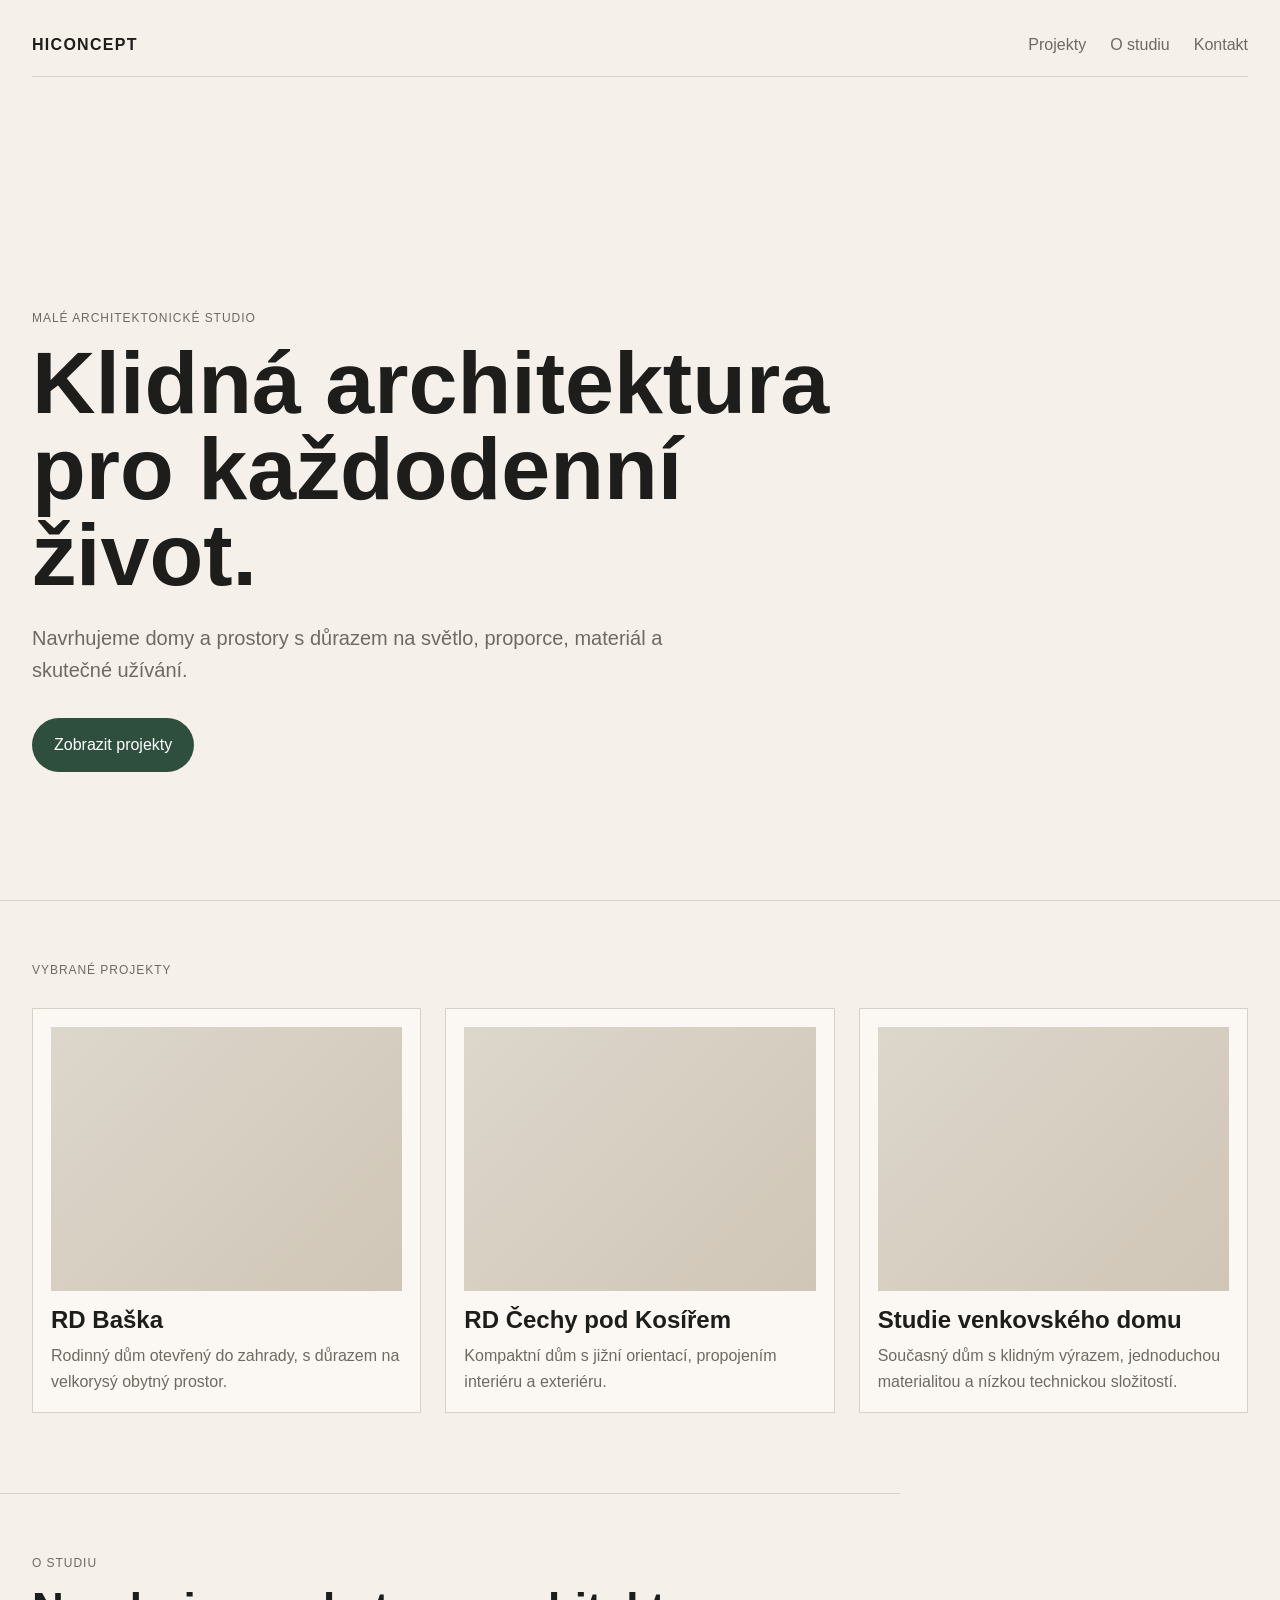
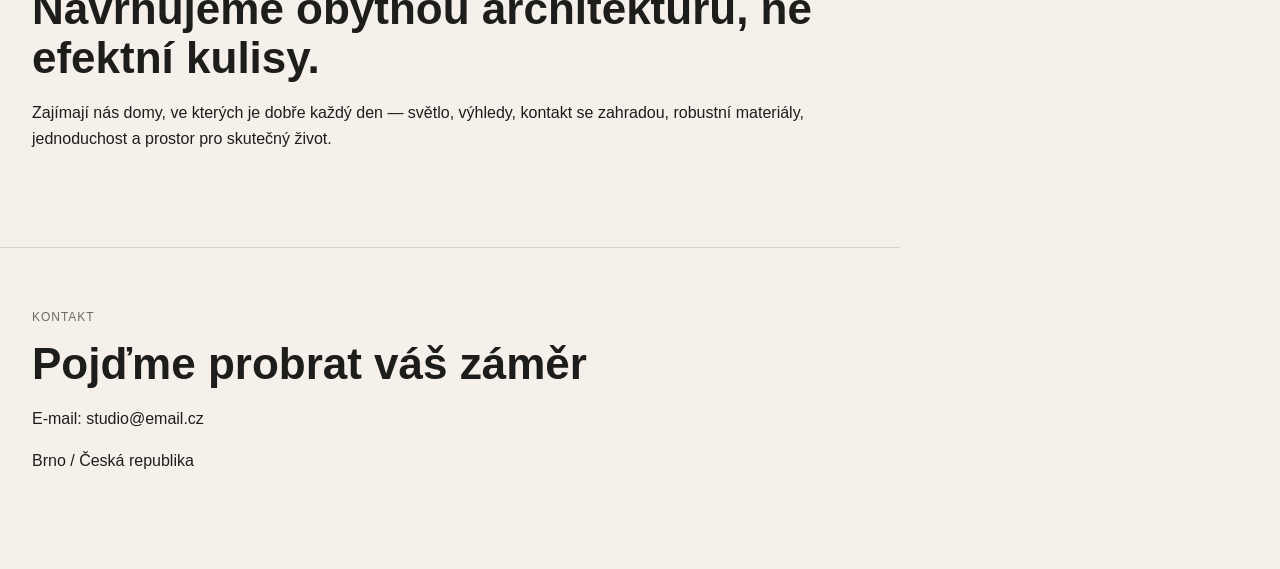
==== index.html @ 72c481c4 "rename home na index" ====
<!DOCTYPE html>
<html lang="cs">
<head>
  <meta charset="UTF-8" />
  <meta name="viewport" content="width=device-width, initial-scale=1.0" />
  <title>Hiconcept – architektura</title>
  <meta name="description" content="Malé architektonické studio zaměřené na rodinné domy a klidnou, obytnou architekturu." />
  <link rel="stylesheet" href="style.css" />
</head>
<body>
  <header class="hero">
    <nav class="nav">
      <div class="logo">HICONCEPT</div>
      <div class="menu">
        <a href="#projekty">Projekty</a>
        <a href="#o-studiu">O studiu</a>
        <a href="#kontakt">Kontakt</a>
      </div>
    </nav>

    <div class="hero-content">
      <p class="eyebrow">Malé architektonické studio</p>
      <h1>Klidná architektura pro každodenní život.</h1>
      <p class="intro">
        Navrhujeme domy a prostory s důrazem na světlo, proporce, materiál a skutečné užívání.
      </p>
      <a class="button" href="#projekty">Zobrazit projekty</a>
    </div>
  </header>

  <main>
    <section id="projekty" class="section">
      <p class="section-label">Vybrané projekty</p>
      <div class="projects">
        <article class="card">
          <div class="image-placeholder"></div>
          <h2>RD Baška</h2>
          <p>Rodinný dům otevřený do zahrady, s důrazem na velkorysý obytný prostor.</p>
        </article>

        <article class="card">
          <div class="image-placeholder"></div>
          <h2>RD Čechy pod Kosířem</h2>
          <p>Kompaktní dům s jižní orientací, propojením interiéru a exteriéru.</p>
        </article>

        <article class="card">
          <div class="image-placeholder"></div>
          <h2>Studie venkovského domu</h2>
          <p>Současný dům s klidným výrazem, jednoduchou materialitou a nízkou technickou složitostí.</p>
        </article>
      </div>
    </section>

    <section id="o-studiu" class="section section-narrow">
      <p class="section-label">O studiu</p>
      <h2>Navrhujeme obytnou architekturu, ne efektní kulisy.</h2>
      <p>
        Zajímají nás domy, ve kterých je dobře každý den — světlo, výhledy, kontakt se zahradou,
        robustní materiály, jednoduchost a prostor pro skutečný život.
      </p>
    </section>

    <section id="kontakt" class="section section-narrow">
      <p class="section-label">Kontakt</p>
      <h2>Pojďme probrat váš záměr</h2>
      <p>E-mail: studio@email.cz</p>
      <p>Brno / Česká republika</p>
    </section>
  </main>
</body>
</html>
---- style.css ----
:root {
  --bg: #f5f1ea;
  --text: #1d1d1b;
  --muted: #6e6a63;
  --line: #d8d1c7;
  --card: #fbf8f3;
  --accent: #2f4f3e;
}

* {
  box-sizing: border-box;
}

html {
  scroll-behavior: smooth;
}

body {
  margin: 0;
  font-family: Arial, Helvetica, sans-serif;
  color: var(--text);
  background: var(--bg);
  line-height: 1.6;
}

a {
  color: inherit;
  text-decoration: none;
}

.hero {
  min-height: 100vh;
  padding: 32px;
  display: flex;
  flex-direction: column;
  justify-content: space-between;
}

.nav {
  display: flex;
  justify-content: space-between;
  align-items: center;
  gap: 24px;
  border-bottom: 1px solid var(--line);
  padding-bottom: 18px;
}

.logo {
  font-weight: 700;
  letter-spacing: 0.08em;
}

.menu {
  display: flex;
  gap: 24px;
  color: var(--muted);
}

.hero-content {
  max-width: 820px;
  padding: 72px 0 96px;
}

.eyebrow,
.section-label {
  text-transform: uppercase;
  letter-spacing: 0.08em;
  font-size: 12px;
  color: var(--muted);
}

h1 {
  font-size: clamp(44px, 8vw, 88px);
  line-height: 0.98;
  margin: 12px 0 24px;
  max-width: 900px;
}

h2 {
  font-size: clamp(28px, 4vw, 44px);
  line-height: 1.1;
  margin: 12px 0 18px;
}

.intro {
  font-size: 20px;
  max-width: 650px;
  color: var(--muted);
  margin-bottom: 32px;
}

.button {
  display: inline-block;
  padding: 14px 22px;
  background: var(--accent);
  color: white;
  border-radius: 999px;
}

.section {
  padding: 48px 32px 80px;
  border-top: 1px solid var(--line);
}

.section-narrow {
  max-width: 900px;
}

.projects {
  display: grid;
  grid-template-columns: repeat(3, 1fr);
  gap: 24px;
  margin-top: 28px;
}

.card {
  background: var(--card);
  border: 1px solid var(--line);
  padding: 18px;
}

.image-placeholder {
  aspect-ratio: 4 / 3;
  background: linear-gradient(135deg, #ddd6cb, #cfc6b7);
  margin-bottom: 16px;
}

.card h2 {
  font-size: 24px;
  margin-bottom: 10px;
}

.card p {
  color: var(--muted);
  margin: 0;
}

@media (max-width: 900px) {
  .projects {
    grid-template-columns: 1fr;
  }

  .nav {
    flex-direction: column;
    align-items: flex-start;
  }

  .menu {
    flex-wrap: wrap;
    gap: 16px;
  }

  .hero {
    min-height: auto;
  }
}
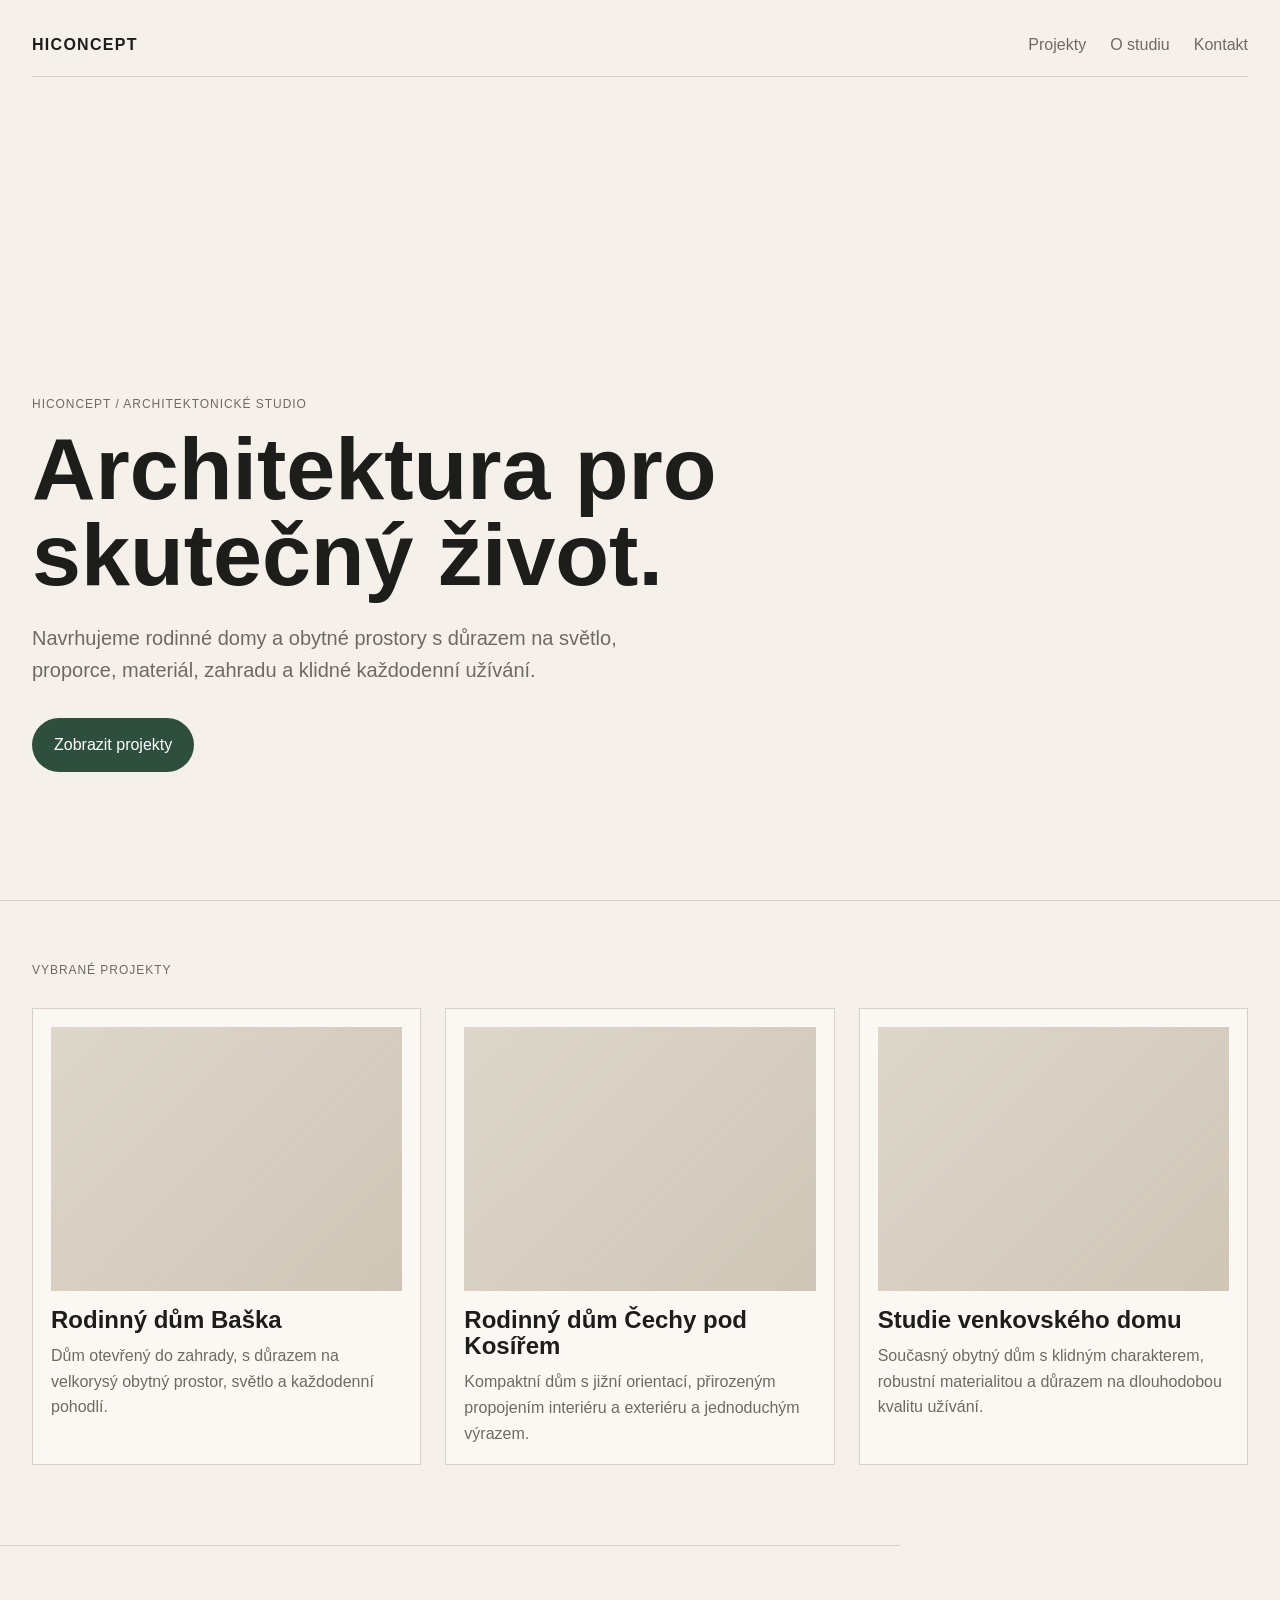
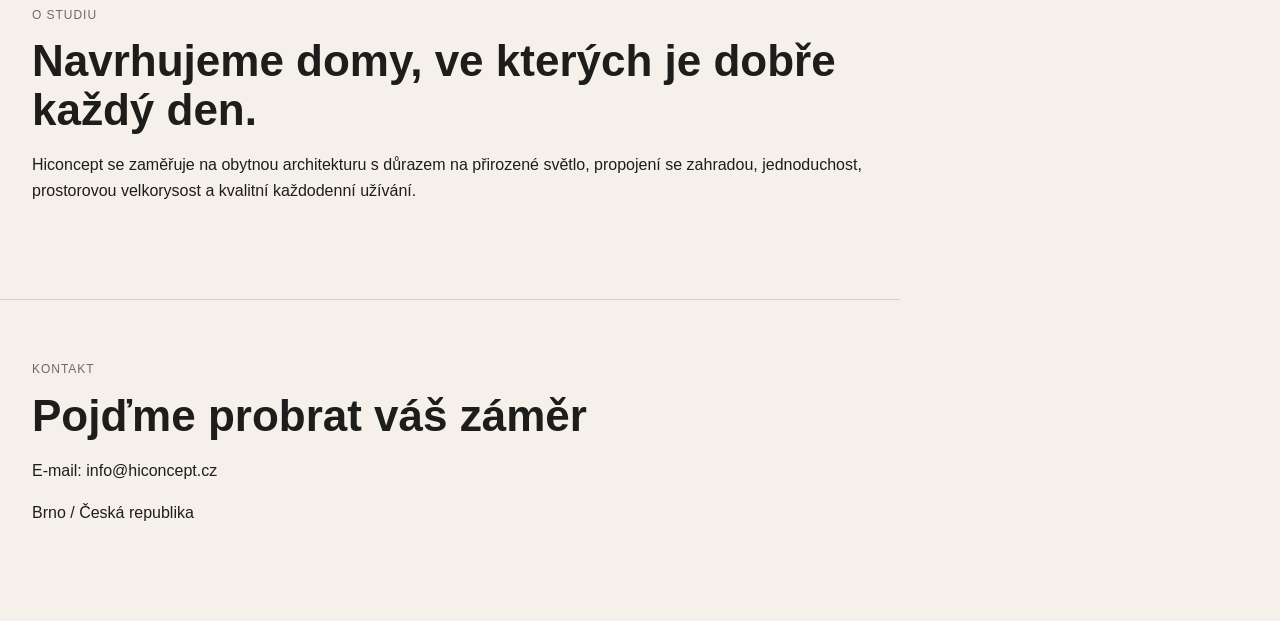
==== commit 5d90c495: "Update index.html" ====
--- a/index.html
+++ b/index.html
@@ -3,8 +3,11 @@
 <head>
   <meta charset="UTF-8" />
   <meta name="viewport" content="width=device-width, initial-scale=1.0" />
-  <title>Hiconcept – architektura</title>
-  <meta name="description" content="Malé architektonické studio zaměřené na rodinné domy a klidnou, obytnou architekturu." />
+  <title>Hiconcept – architektonické studio</title>
+  <meta
+    name="description"
+    content="Hiconcept je malé architektonické studio zaměřené na rodinné domy a obytnou architekturu s důrazem na světlo, proporce, materiál a každodenní užívání."
+  />
   <link rel="stylesheet" href="style.css" />
 </head>
 <body>
@@ -19,10 +22,11 @@
     </nav>
 
     <div class="hero-content">
-      <p class="eyebrow">Malé architektonické studio</p>
-      <h1>Klidná architektura pro každodenní život.</h1>
+      <p class="eyebrow">Hiconcept / architektonické studio</p>
+      <h1>Architektura pro skutečný život.</h1>
       <p class="intro">
-        Navrhujeme domy a prostory s důrazem na světlo, proporce, materiál a skutečné užívání.
+        Navrhujeme rodinné domy a obytné prostory s důrazem na světlo,
+        proporce, materiál, zahradu a klidné každodenní užívání.
       </p>
       <a class="button" href="#projekty">Zobrazit projekty</a>
     </div>
@@ -31,40 +35,51 @@
   <main>
     <section id="projekty" class="section">
       <p class="section-label">Vybrané projekty</p>
+
       <div class="projects">
         <article class="card">
           <div class="image-placeholder"></div>
-          <h2>RD Baška</h2>
-          <p>Rodinný dům otevřený do zahrady, s důrazem na velkorysý obytný prostor.</p>
+          <h2>Rodinný dům Baška</h2>
+          <p>
+            Dům otevřený do zahrady, s důrazem na velkorysý obytný prostor,
+            světlo a každodenní pohodlí.
+          </p>
         </article>
 
         <article class="card">
           <div class="image-placeholder"></div>
-          <h2>RD Čechy pod Kosířem</h2>
-          <p>Kompaktní dům s jižní orientací, propojením interiéru a exteriéru.</p>
+          <h2>Rodinný dům Čechy pod Kosířem</h2>
+          <p>
+            Kompaktní dům s jižní orientací, přirozeným propojením interiéru
+            a exteriéru a jednoduchým výrazem.
+          </p>
         </article>
 
         <article class="card">
           <div class="image-placeholder"></div>
           <h2>Studie venkovského domu</h2>
-          <p>Současný dům s klidným výrazem, jednoduchou materialitou a nízkou technickou složitostí.</p>
+          <p>
+            Současný obytný dům s klidným charakterem, robustní materialitou
+            a důrazem na dlouhodobou kvalitu užívání.
+          </p>
         </article>
       </div>
     </section>
 
     <section id="o-studiu" class="section section-narrow">
       <p class="section-label">O studiu</p>
-      <h2>Navrhujeme obytnou architekturu, ne efektní kulisy.</h2>
+      <h2>Navrhujeme domy, ve kterých je dobře každý den.</h2>
       <p>
-        Zajímají nás domy, ve kterých je dobře každý den — světlo, výhledy, kontakt se zahradou,
-        robustní materiály, jednoduchost a prostor pro skutečný život.
+        Hiconcept se zaměřuje na obytnou architekturu s důrazem na přirozené
+        světlo, propojení se zahradou, jednoduchost, prostorovou velkorysost
+        a kvalitní každodenní užívání.
       </p>
     </section>
 
     <section id="kontakt" class="section section-narrow">
       <p class="section-label">Kontakt</p>
       <h2>Pojďme probrat váš záměr</h2>
-      <p>E-mail: studio@email.cz</p>
+      <p>E-mail: info@hiconcept.cz</p>
       <p>Brno / Česká republika</p>
     </section>
   </main>
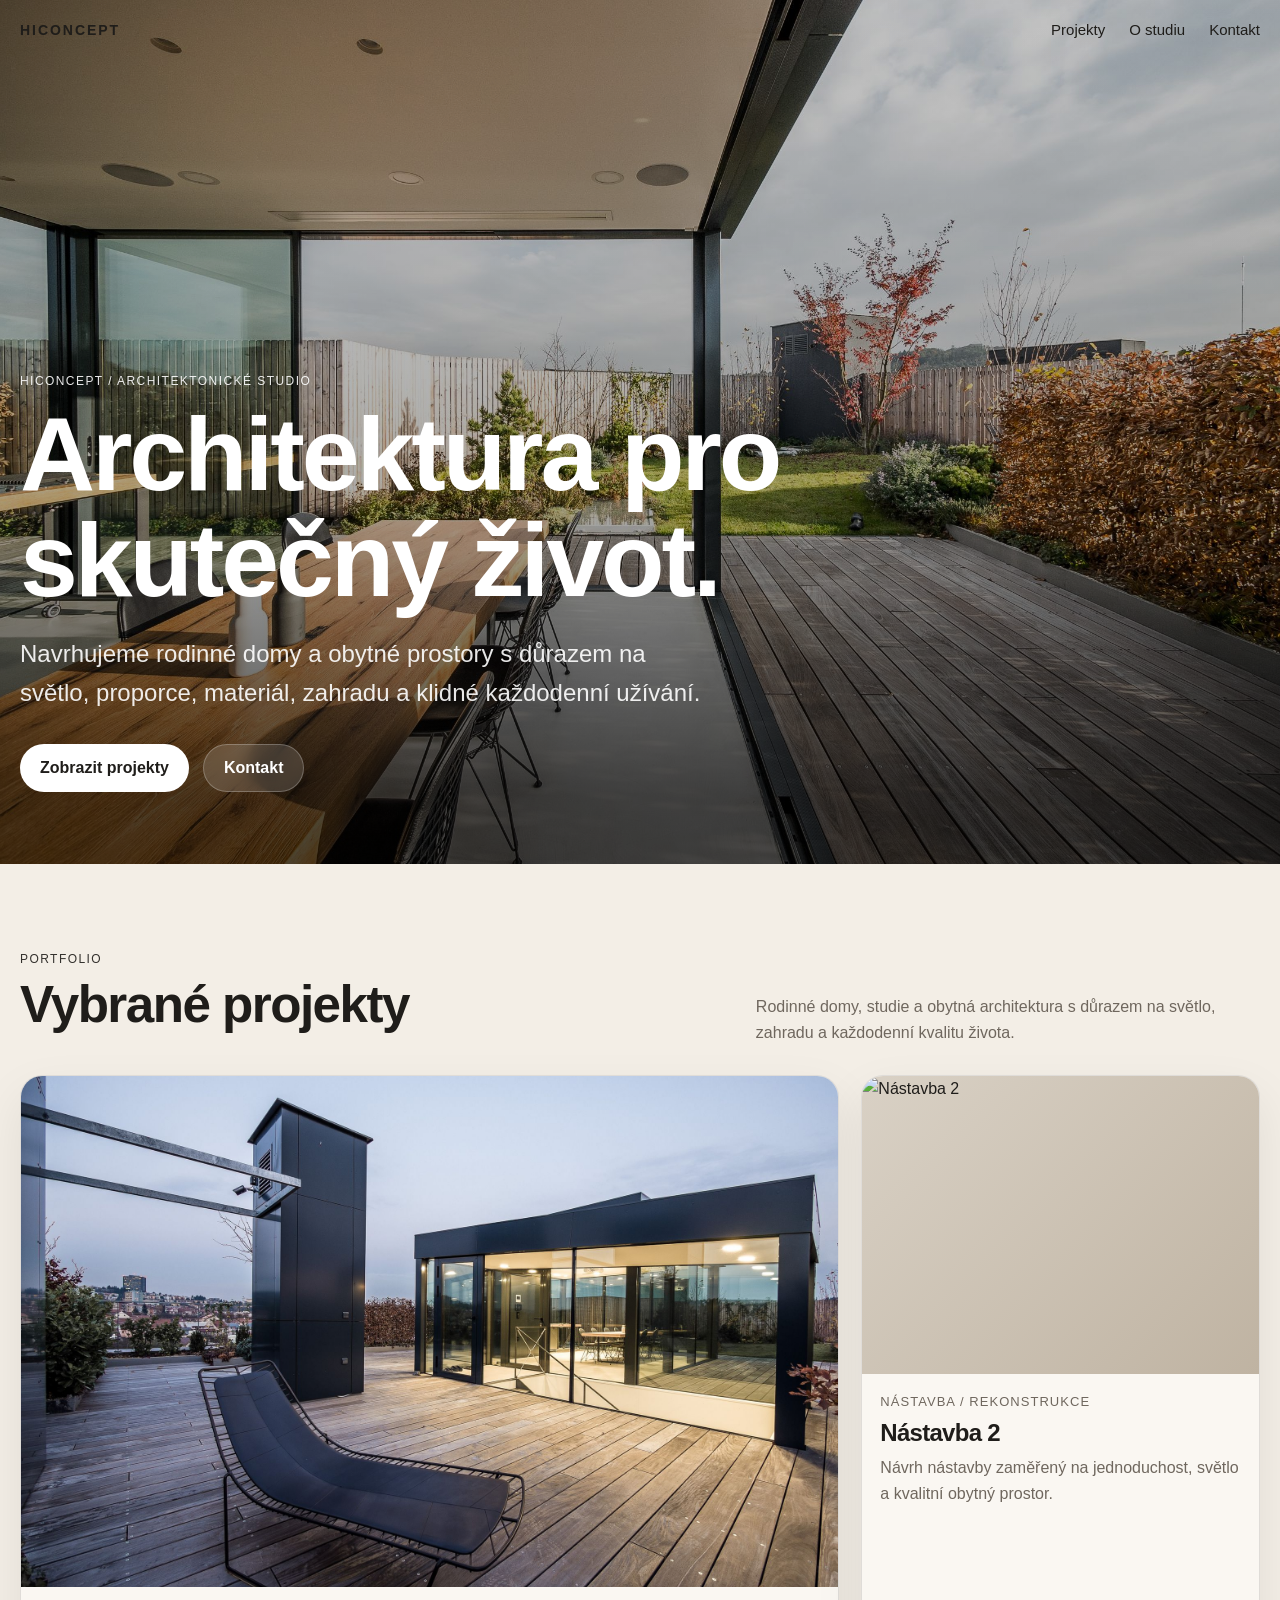
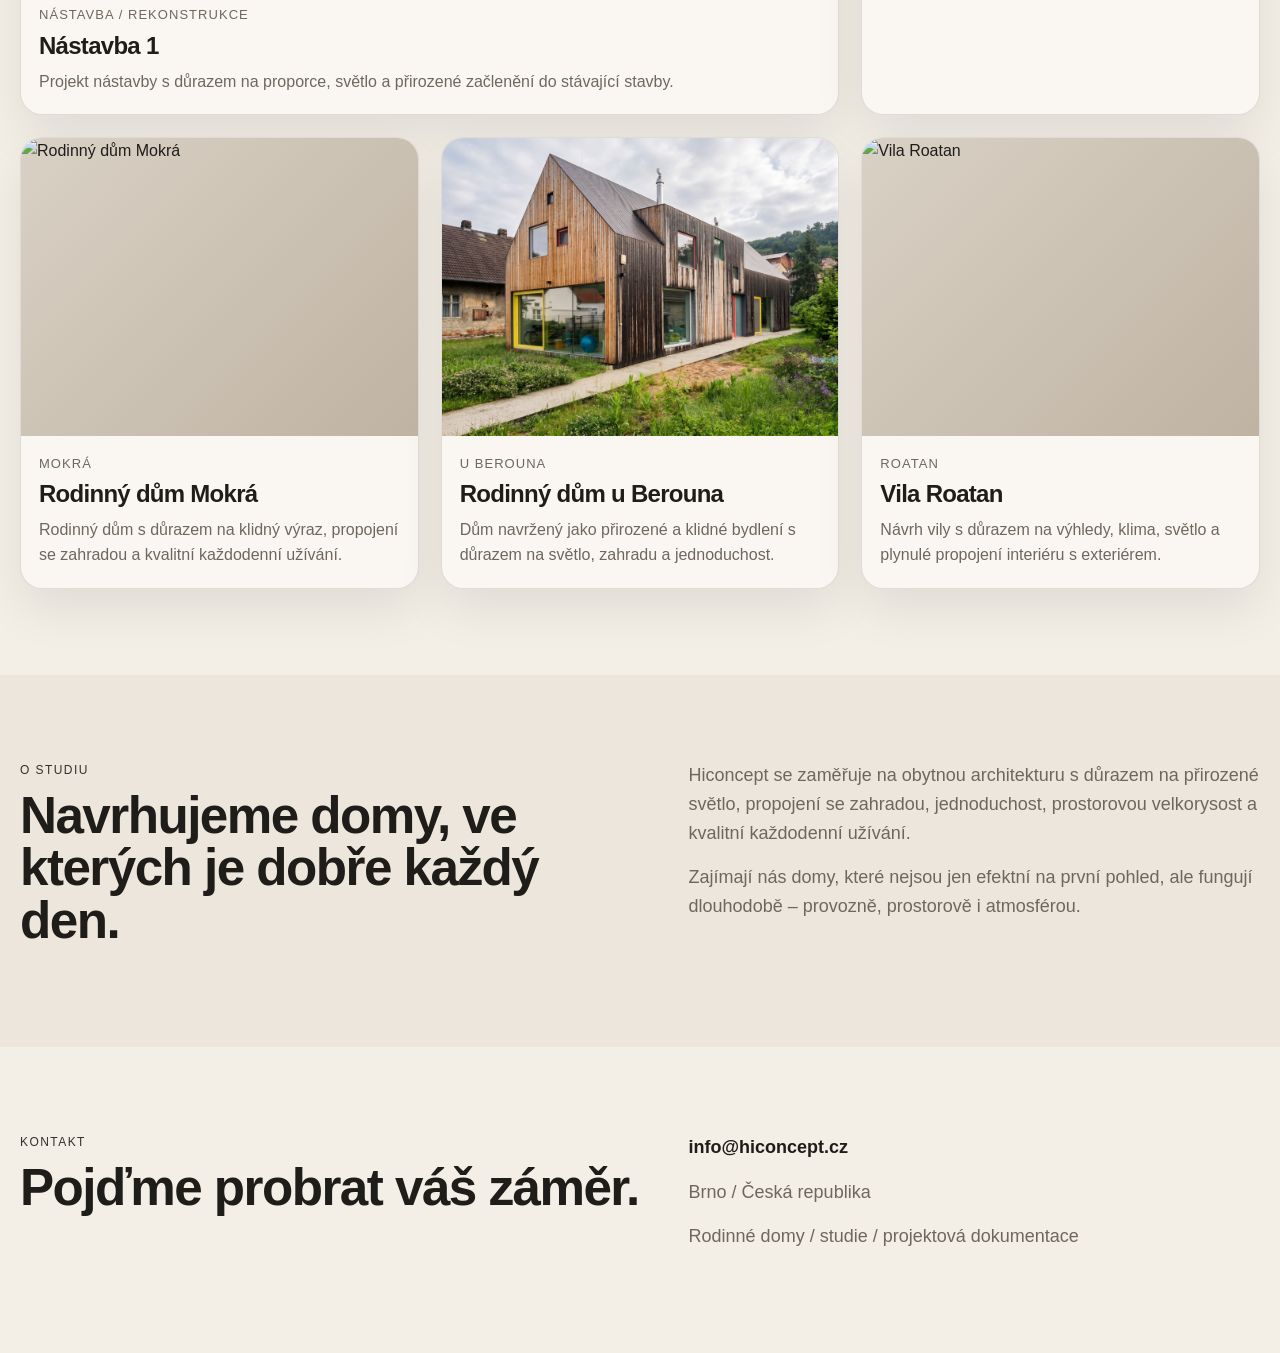
==== commit decb0c9a: "Update content" ====
--- a/index.html
+++ b/index.html
@@ -6,82 +6,93 @@
   <title>Hiconcept – architektonické studio</title>
   <meta
     name="description"
-    content="Hiconcept je malé architektonické studio zaměřené na rodinné domy a obytnou architekturu s důrazem na světlo, proporce, materiál a každodenní užívání."
+    content="Hiconcept je malé architektonické studio zaměřené na rodinné domy a obytnou architekturu."
   />
   <link rel="stylesheet" href="style.css" />
 </head>
-<body>
-  <header class="hero">
-    <nav class="nav">
-      <div class="logo">HICONCEPT</div>
-      <div class="menu">
+<body data-page="home">
+  <header class="site-header">
+    <div class="page-shell nav">
+      <a class="brand" href="index.html">HICONCEPT</a>
+      <nav class="menu">
         <a href="#projekty">Projekty</a>
         <a href="#o-studiu">O studiu</a>
         <a href="#kontakt">Kontakt</a>
-      </div>
-    </nav>
+      </nav>
+    </div>
+  </header>
 
-    <div class="hero-content">
+  <section class="hero">
+    <div class="hero-media"></div>
+    <div class="hero-overlay"></div>
+
+    <div class="page-shell hero-content">
       <p class="eyebrow">Hiconcept / architektonické studio</p>
       <h1>Architektura pro skutečný život.</h1>
       <p class="intro">
         Navrhujeme rodinné domy a obytné prostory s důrazem na světlo,
         proporce, materiál, zahradu a klidné každodenní užívání.
       </p>
-      <a class="button" href="#projekty">Zobrazit projekty</a>
+      <div class="hero-actions">
+        <a class="button" href="#projekty">Zobrazit projekty</a>
+        <a class="button button-secondary" href="#kontakt">Kontakt</a>
+      </div>
     </div>
-  </header>
+  </section>
 
   <main>
     <section id="projekty" class="section">
-      <p class="section-label">Vybrané projekty</p>
+      <div class="page-shell">
+        <div class="section-head">
+          <div>
+            <p class="section-label">Portfolio</p>
+            <h2>Vybrané projekty</h2>
+          </div>
+          <p class="section-note">
+            Rodinné domy, studie a obytná architektura s důrazem na světlo,
+            zahradu a každodenní kvalitu života.
+          </p>
+        </div>
 
-      <div class="projects">
-        <article class="card">
-          <div class="image-placeholder"></div>
-          <h2>Rodinný dům Baška</h2>
-          <p>
-            Dům otevřený do zahrady, s důrazem na velkorysý obytný prostor,
-            světlo a každodenní pohodlí.
-          </p>
-        </article>
-
-        <article class="card">
-          <div class="image-placeholder"></div>
-          <h2>Rodinný dům Čechy pod Kosířem</h2>
-          <p>
-            Kompaktní dům s jižní orientací, přirozeným propojením interiéru
-            a exteriéru a jednoduchým výrazem.
-          </p>
-        </article>
-
-        <article class="card">
-          <div class="image-placeholder"></div>
-          <h2>Studie venkovského domu</h2>
-          <p>
-            Současný obytný dům s klidným charakterem, robustní materialitou
-            a důrazem na dlouhodobou kvalitu užívání.
-          </p>
-        </article>
+        <div id="projects-grid" class="projects-grid"></div>
       </div>
     </section>
 
-    <section id="o-studiu" class="section section-narrow">
-      <p class="section-label">O studiu</p>
-      <h2>Navrhujeme domy, ve kterých je dobře každý den.</h2>
-      <p>
-        Hiconcept se zaměřuje na obytnou architekturu s důrazem na přirozené
-        světlo, propojení se zahradou, jednoduchost, prostorovou velkorysost
-        a kvalitní každodenní užívání.
-      </p>
+    <section id="o-studiu" class="section section-soft">
+      <div class="page-shell two-col">
+        <div>
+          <p class="section-label">O studiu</p>
+          <h2>Navrhujeme domy, ve kterých je dobře každý den.</h2>
+        </div>
+        <div class="rich-text">
+          <p>
+            Hiconcept se zaměřuje na obytnou architekturu s důrazem na přirozené
+            světlo, propojení se zahradou, jednoduchost, prostorovou velkorysost
+            a kvalitní každodenní užívání.
+          </p>
+          <p>
+            Zajímají nás domy, které nejsou jen efektní na první pohled, ale
+            fungují dlouhodobě – provozně, prostorově i atmosférou.
+          </p>
+        </div>
+      </div>
     </section>
 
-    <section id="kontakt" class="section section-narrow">
-      <p class="section-label">Kontakt</p>
-      <h2>Pojďme probrat váš záměr</h2>
-      <p>E-mail: info@hiconcept.cz</p>
-      <p>Brno / Česká republika</p>
+    <section id="kontakt" class="section">
+      <div class="page-shell two-col">
+        <div>
+          <p class="section-label">Kontakt</p>
+          <h2>Pojďme probrat váš záměr.</h2>
+        </div>
+        <div class="rich-text contact-block">
+          <p><a href="mailto:info@hiconcept.cz">info@hiconcept.cz</a></p>
+          <p>Brno / Česká republika</p>
+          <p>Rodinné domy / studie / projektová dokumentace</p>
+        </div>
+      </div>
     </section>
   </main>
+
+  <script src="app.js"></script>
 </body>
 </html>
--- a/style.css
+++ b/style.css
@@ -1,10 +1,16 @@
 :root {
-  --bg: #f5f1ea;
-  --text: #1d1d1b;
-  --muted: #6e6a63;
-  --line: #d8d1c7;
-  --card: #fbf8f3;
-  --accent: #2f4f3e;
+  --bg: #f3eee6;
+  --bg-soft: #ede6dc;
+  --card: #faf7f2;
+  --text: #1f1d1a;
+  --muted: #6f675e;
+  --line: rgba(31, 29, 26, 0.12);
+  --accent: #2f4e3f;
+  --accent-dark: #243b31;
+  --white: #ffffff;
+  --radius: 22px;
+  --shadow: 0 20px 50px rgba(0, 0, 0, 0.08);
+  --shell: 1280px;
 }
 
 * {
@@ -17,10 +23,15 @@
 
 body {
   margin: 0;
-  font-family: Arial, Helvetica, sans-serif;
   color: var(--text);
   background: var(--bg);
+  font-family: Arial, Helvetica, sans-serif;
   line-height: 1.6;
+}
+
+img {
+  max-width: 100%;
+  display: block;
 }
 
 a {
@@ -28,12 +39,22 @@
   text-decoration: none;
 }
 
-.hero {
-  min-height: 100vh;
-  padding: 32px;
-  display: flex;
-  flex-direction: column;
-  justify-content: space-between;
+.page-shell {
+  width: min(calc(100% - 40px), var(--shell));
+  margin: 0 auto;
+}
+
+.site-header {
+  position: absolute;
+  inset: 0 0 auto 0;
+  z-index: 20;
+  padding-top: 18px;
+}
+
+.site-header-light {
+  position: relative;
+  padding-bottom: 18px;
+  border-bottom: 1px solid var(--line);
 }
 
 .nav {
@@ -41,116 +62,398 @@
   justify-content: space-between;
   align-items: center;
   gap: 24px;
-  border-bottom: 1px solid var(--line);
-  padding-bottom: 18px;
-}
-
-.logo {
+}
+
+.brand {
   font-weight: 700;
-  letter-spacing: 0.08em;
+  letter-spacing: 0.14em;
+  font-size: 14px;
 }
 
 .menu {
   display: flex;
   gap: 24px;
-  color: var(--muted);
+  font-size: 15px;
+}
+
+.hero {
+  position: relative;
+  min-height: 96vh;
+  display: grid;
+  align-items: end;
+  overflow: hidden;
+  background: #c9c0b3;
+}
+
+.hero-media {
+  position: absolute;
+  inset: 0;
+  background:
+    linear-gradient(rgba(0, 0, 0, 0.12), rgba(0, 0, 0, 0.22)),
+    url("images/hero.jpg") center center / cover no-repeat;
+  transform: scale(1.02);
+}
+
+.hero-overlay {
+  position: absolute;
+  inset: 0;
+  background:
+    linear-gradient(to top, rgba(0, 0, 0, 0.62) 8%, rgba(0, 0, 0, 0.18) 42%, rgba(0, 0, 0, 0.12) 100%);
 }
 
 .hero-content {
-  max-width: 820px;
-  padding: 72px 0 96px;
+  position: relative;
+  z-index: 2;
+  color: var(--white);
+  padding: 140px 0 72px;
 }
 
 .eyebrow,
 .section-label {
+  margin: 0 0 10px;
+  text-transform: uppercase;
+  letter-spacing: 0.12em;
+  font-size: 12px;
+  opacity: 0.9;
+}
+
+h1,
+h2,
+h3 {
+  margin: 0;
+  line-height: 1.02;
+  letter-spacing: -0.03em;
+}
+
+h1 {
+  max-width: 900px;
+  font-size: clamp(48px, 9vw, 104px);
+  margin-bottom: 22px;
+}
+
+h2 {
+  font-size: clamp(32px, 4vw, 54px);
+  margin-bottom: 14px;
+}
+
+h3 {
+  font-size: 22px;
+  margin-bottom: 10px;
+}
+
+.intro {
+  max-width: 700px;
+  font-size: clamp(18px, 2.2vw, 24px);
+  color: rgba(255, 255, 255, 0.9);
+  margin: 0 0 32px;
+}
+
+.hero-actions {
+  display: flex;
+  gap: 14px;
+  flex-wrap: wrap;
+}
+
+.button {
+  display: inline-flex;
+  align-items: center;
+  justify-content: center;
+  min-height: 48px;
+  padding: 0 20px;
+  border-radius: 999px;
+  background: var(--white);
+  color: var(--text);
+  font-weight: 600;
+}
+
+.button-secondary {
+  background: rgba(255, 255, 255, 0.14);
+  color: var(--white);
+  border: 1px solid rgba(255, 255, 255, 0.24);
+  backdrop-filter: blur(8px);
+}
+
+.section {
+  padding: 86px 0;
+}
+
+.section-soft {
+  background: var(--bg-soft);
+}
+
+.section-head {
+  display: grid;
+  grid-template-columns: 1.4fr 1fr;
+  gap: 30px;
+  align-items: end;
+  margin-bottom: 30px;
+}
+
+.section-note {
+  margin: 0;
+  color: var(--muted);
+  max-width: 520px;
+  justify-self: end;
+}
+
+.projects-grid {
+  display: grid;
+  grid-template-columns: repeat(12, 1fr);
+  gap: 22px;
+}
+
+.project-card {
+  grid-column: span 4;
+  background: var(--card);
+  border: 1px solid var(--line);
+  border-radius: var(--radius);
+  overflow: hidden;
+  box-shadow: var(--shadow);
+  transition: transform 0.25s ease, box-shadow 0.25s ease;
+}
+
+.project-card:hover {
+  transform: translateY(-4px);
+  box-shadow: 0 24px 60px rgba(0, 0, 0, 0.12);
+}
+
+.project-card.featured {
+  grid-column: span 8;
+}
+
+.project-card.featured .project-card-media {
+  aspect-ratio: 16 / 10;
+}
+
+.project-card-media {
+  position: relative;
+  aspect-ratio: 4 / 3;
+  background: linear-gradient(135deg, #d9d1c5, #bfb3a2);
+  overflow: hidden;
+}
+
+.project-card-media img {
+  width: 100%;
+  height: 100%;
+  object-fit: cover;
+}
+
+.project-card-body {
+  padding: 18px 18px 20px;
+}
+
+.project-meta {
+  font-size: 13px;
+  color: var(--muted);
+  margin-bottom: 8px;
   text-transform: uppercase;
   letter-spacing: 0.08em;
-  font-size: 12px;
-  color: var(--muted);
-}
-
-h1 {
-  font-size: clamp(44px, 8vw, 88px);
-  line-height: 0.98;
-  margin: 12px 0 24px;
-  max-width: 900px;
-}
-
-h2 {
-  font-size: clamp(28px, 4vw, 44px);
-  line-height: 1.1;
-  margin: 12px 0 18px;
-}
-
-.intro {
-  font-size: 20px;
-  max-width: 650px;
-  color: var(--muted);
-  margin-bottom: 32px;
-}
-
-.button {
-  display: inline-block;
-  padding: 14px 22px;
-  background: var(--accent);
-  color: white;
-  border-radius: 999px;
-}
-
-.section {
-  padding: 48px 32px 80px;
-  border-top: 1px solid var(--line);
-}
-
-.section-narrow {
-  max-width: 900px;
-}
-
-.projects {
-  display: grid;
-  grid-template-columns: repeat(3, 1fr);
-  gap: 24px;
-  margin-top: 28px;
-}
-
-.card {
+}
+
+.project-title {
+  font-size: 24px;
+  margin: 0 0 10px;
+}
+
+.project-intro {
+  margin: 0;
+  color: var(--muted);
+}
+
+.two-col {
+  display: grid;
+  grid-template-columns: 1.1fr 1fr;
+  gap: 40px;
+  align-items: start;
+}
+
+.rich-text p {
+  margin: 0 0 16px;
+  color: var(--muted);
+  font-size: 18px;
+}
+
+.contact-block a {
+  font-weight: 700;
+  color: var(--text);
+}
+
+.back-link {
+  margin: 22px 0 0;
+  font-size: 15px;
+  color: var(--muted);
+}
+
+.project-page {
+  padding-bottom: 90px;
+}
+
+.project-hero {
+  margin-top: 18px;
+  border-radius: calc(var(--radius) + 6px);
+  overflow: hidden;
+  background: linear-gradient(135deg, #d9d1c5, #bfb3a2);
+  aspect-ratio: 16 / 8;
+  box-shadow: var(--shadow);
+}
+
+.project-hero img {
+  width: 100%;
+  height: 100%;
+  object-fit: cover;
+}
+
+.project-layout {
+  padding-top: 34px;
+  display: grid;
+  grid-template-columns: 1.1fr 0.9fr;
+  gap: 40px;
+}
+
+.project-main p {
+  color: var(--muted);
+  font-size: 18px;
+}
+
+.project-side {
   background: var(--card);
   border: 1px solid var(--line);
-  padding: 18px;
-}
-
-.image-placeholder {
+  border-radius: var(--radius);
+  padding: 22px;
+  box-shadow: var(--shadow);
+}
+
+.project-side dl {
+  margin: 0;
+  display: grid;
+  gap: 14px;
+}
+
+.project-side dt {
+  font-size: 12px;
+  text-transform: uppercase;
+  letter-spacing: 0.08em;
+  color: var(--muted);
+  margin-bottom: 4px;
+}
+
+.project-side dd {
+  margin: 0;
+  font-size: 18px;
+}
+
+.gallery {
+  margin-top: 40px;
+}
+
+.gallery-main {
+  border-radius: var(--radius);
+  overflow: hidden;
+  background: linear-gradient(135deg, #d9d1c5, #bfb3a2);
+  aspect-ratio: 16 / 9;
+  box-shadow: var(--shadow);
+}
+
+.gallery-main img {
+  width: 100%;
+  height: 100%;
+  object-fit: cover;
+}
+
+.gallery-thumbs {
+  display: grid;
+  grid-template-columns: repeat(4, 1fr);
+  gap: 14px;
+  margin-top: 14px;
+}
+
+.gallery-thumb {
+  border: 0;
+  padding: 0;
+  cursor: pointer;
+  background: transparent;
+  border-radius: 16px;
+  overflow: hidden;
+  border: 2px solid transparent;
+}
+
+.gallery-thumb.active {
+  border-color: var(--accent);
+}
+
+.gallery-thumb-frame {
   aspect-ratio: 4 / 3;
-  background: linear-gradient(135deg, #ddd6cb, #cfc6b7);
-  margin-bottom: 16px;
-}
-
-.card h2 {
-  font-size: 24px;
-  margin-bottom: 10px;
-}
-
-.card p {
-  color: var(--muted);
-  margin: 0;
-}
-
-@media (max-width: 900px) {
-  .projects {
+  background: linear-gradient(135deg, #d9d1c5, #bfb3a2);
+}
+
+.gallery-thumb img {
+  width: 100%;
+  height: 100%;
+  object-fit: cover;
+}
+
+.placeholder {
+  display: grid;
+  place-items: center;
+  width: 100%;
+  height: 100%;
+  color: rgba(31, 29, 26, 0.55);
+  font-size: 14px;
+  text-transform: uppercase;
+  letter-spacing: 0.08em;
+}
+
+.error-box {
+  background: var(--card);
+  border: 1px solid var(--line);
+  border-radius: var(--radius);
+  padding: 24px;
+  box-shadow: var(--shadow);
+}
+
+@media (max-width: 1100px) {
+  .project-card,
+  .project-card.featured {
+    grid-column: span 6;
+  }
+
+  .section-head,
+  .two-col,
+  .project-layout {
     grid-template-columns: 1fr;
   }
 
-  .nav {
-    flex-direction: column;
-    align-items: flex-start;
+  .section-note {
+    justify-self: start;
+  }
+}
+
+@media (max-width: 760px) {
+  .page-shell {
+    width: min(calc(100% - 28px), var(--shell));
   }
 
   .menu {
+    gap: 14px;
+    font-size: 14px;
     flex-wrap: wrap;
-    gap: 16px;
-  }
-
-  .hero {
-    min-height: auto;
+    justify-content: flex-end;
+  }
+
+  .hero-content {
+    padding: 150px 0 48px;
+  }
+
+  .projects-grid {
+    grid-template-columns: 1fr;
+  }
+
+  .project-card,
+  .project-card.featured {
+    grid-column: auto;
+  }
+
+  .gallery-thumbs {
+    grid-template-columns: repeat(2, 1fr);
   }
 }
